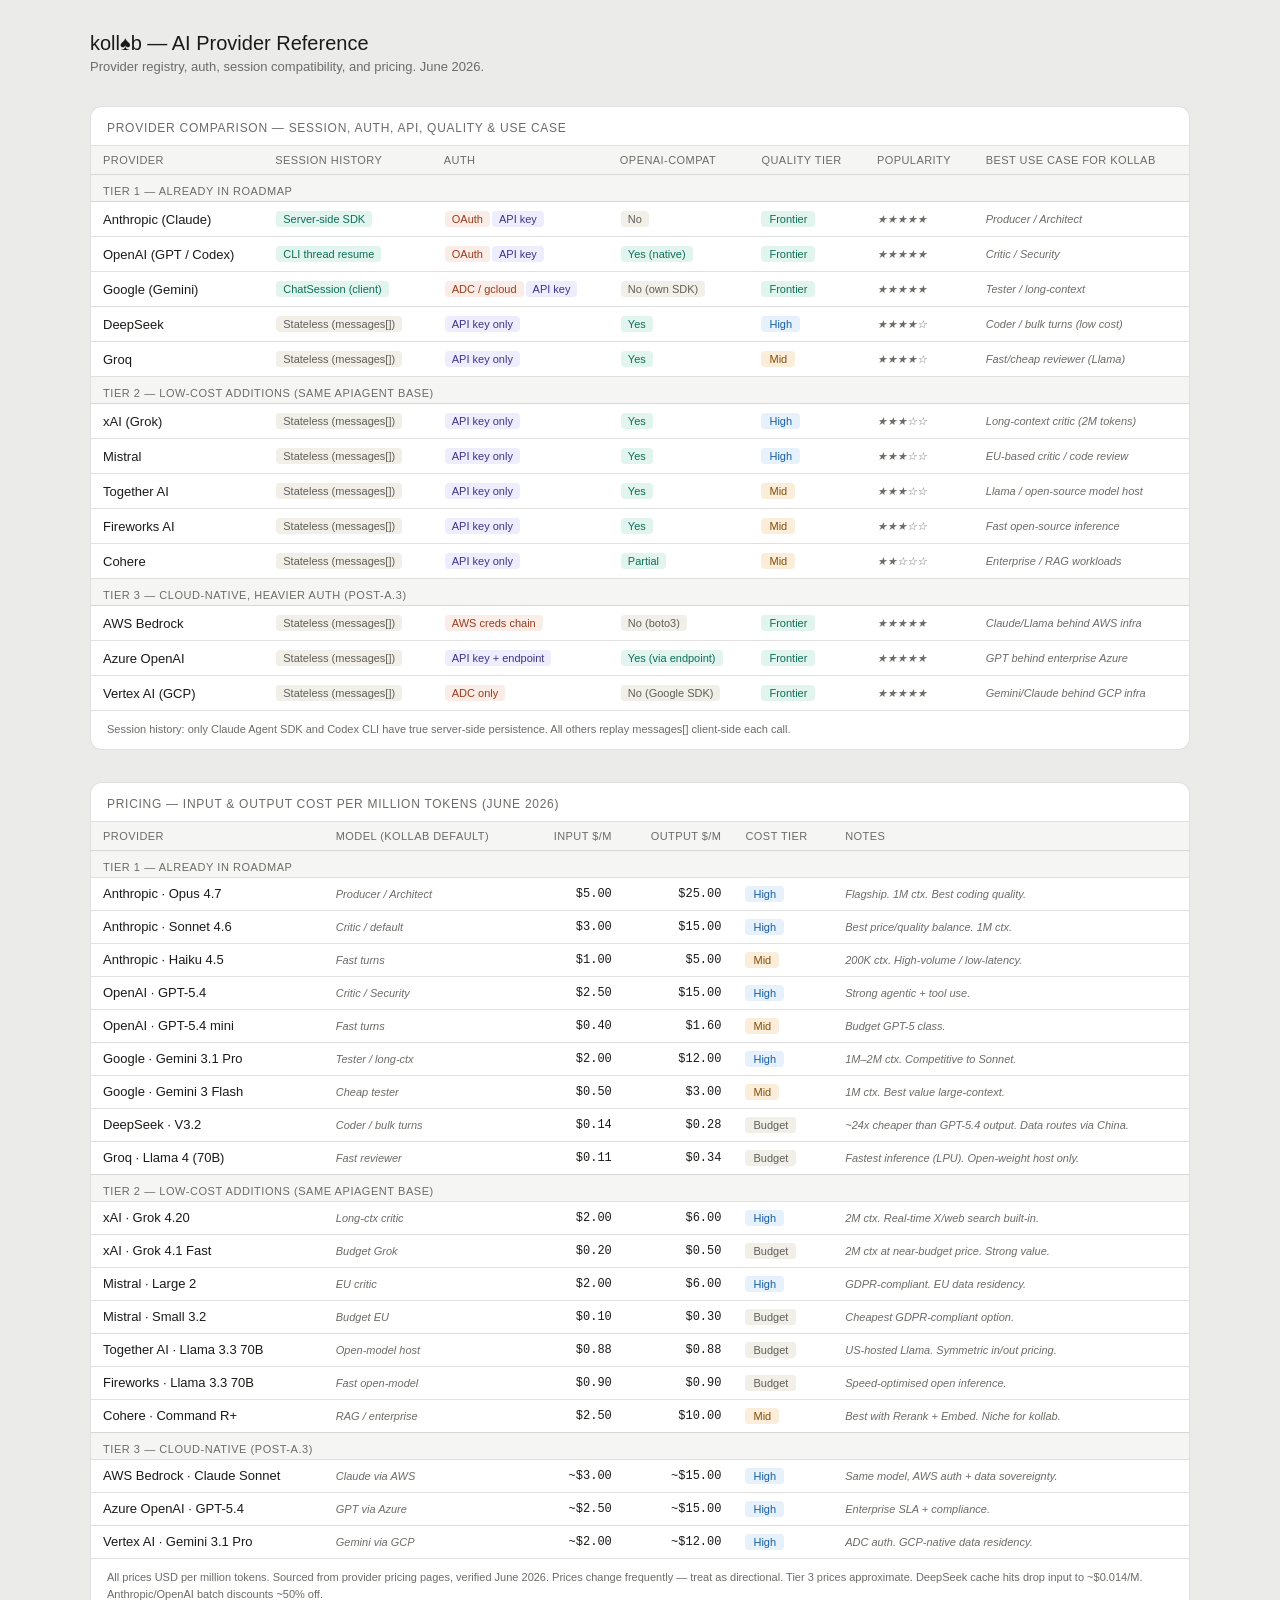
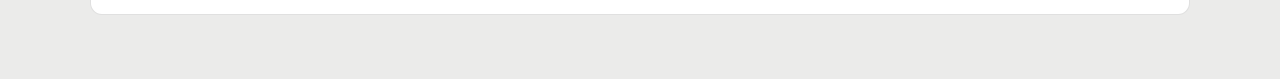
==== docs/kollab-provider-comparison.html @ ba7442b6 "docs:uploaded provider comparison file" ====
<!DOCTYPE html>
<html lang="en">
<head>
<meta charset="UTF-8">
<meta name="viewport" content="width=device-width, initial-scale=1.0">
<title>kollab — AI Provider Comparison</title>
<style>
  *, *::before, *::after { box-sizing: border-box; margin: 0; padding: 0; }

  :root {
    --bg-primary: #ffffff;
    --bg-secondary: #f5f5f3;
    --bg-tertiary: #ebebea;
    --text-primary: #1a1a18;
    --text-secondary: #6b6b67;
    --border: rgba(0,0,0,0.12);
    --border-strong: rgba(0,0,0,0.22);
    --green-bg: #E1F5EE; --green-text: #0F6E56;
    --blue-bg: #E6F1FB; --blue-text: #185FA5;
    --amber-bg: #FAEEDA; --amber-text: #854F0B;
    --gray-bg: #F1EFE8; --gray-text: #5F5E5A;
    --purple-bg: #EEEDFE; --purple-text: #3C3489;
    --coral-bg: #FAECE7; --coral-text: #993C1D;
  }

  @media (prefers-color-scheme: dark) {
    :root {
      --bg-primary: #1e1e1c;
      --bg-secondary: #2a2a28;
      --bg-tertiary: #333330;
      --text-primary: #e8e8e4;
      --text-secondary: #9a9a94;
      --border: rgba(255,255,255,0.1);
      --border-strong: rgba(255,255,255,0.2);
      --green-bg: #085041; --green-text: #9FE1CB;
      --blue-bg: #0C447C; --blue-text: #B5D4F4;
      --amber-bg: #633806; --amber-text: #FAC775;
      --gray-bg: #444441; --gray-text: #D3D1C7;
      --purple-bg: #3C3489; --purple-text: #CECBF6;
      --coral-bg: #712B13; --coral-text: #F5C4B3;
    }
  }

  body {
    font-family: -apple-system, BlinkMacSystemFont, "Segoe UI", sans-serif;
    background: var(--bg-tertiary);
    color: var(--text-primary);
    padding: 2rem 1rem;
    min-height: 100vh;
  }

  .page {
    max-width: 1100px;
    margin: 0 auto;
  }

  header {
    margin-bottom: 2rem;
  }

  header h1 {
    font-size: 20px;
    font-weight: 500;
    color: var(--text-primary);
    margin-bottom: 4px;
  }

  header p {
    font-size: 13px;
    color: var(--text-secondary);
  }

  .card {
    background: var(--bg-primary);
    border: 0.5px solid var(--border);
    border-radius: 12px;
    overflow: hidden;
    margin-bottom: 2rem;
  }

  .card-title {
    font-size: 12px;
    font-weight: 500;
    color: var(--text-secondary);
    text-transform: uppercase;
    letter-spacing: 0.06em;
    padding: 14px 16px 10px;
    border-bottom: 0.5px solid var(--border);
  }

  .tbl-wrap { overflow-x: auto; }

  table {
    width: 100%;
    border-collapse: collapse;
    font-size: 13px;
  }

  th {
    font-size: 11px;
    font-weight: 500;
    color: var(--text-secondary);
    text-transform: uppercase;
    letter-spacing: 0.04em;
    padding: 8px 12px;
    border-bottom: 0.5px solid var(--border);
    text-align: left;
    white-space: nowrap;
    background: var(--bg-secondary);
  }

  td {
    padding: 8px 12px;
    border-bottom: 0.5px solid var(--border);
    color: var(--text-primary);
    vertical-align: middle;
  }

  tr:last-child td { border-bottom: none; }
  tr:hover td { background: var(--bg-secondary); }

  td.num {
    text-align: right;
    font-family: "SF Mono", "Fira Code", monospace;
    font-size: 12px;
  }

  .sect td {
    font-size: 11px;
    font-weight: 500;
    color: var(--text-secondary);
    padding: 10px 12px 4px;
    letter-spacing: 0.05em;
    text-transform: uppercase;
    background: var(--bg-secondary);
    border-bottom: 0.5px solid var(--border);
  }

  .pill {
    display: inline-block;
    font-size: 11px;
    padding: 2px 7px;
    border-radius: 4px;
    margin: 1px;
    white-space: nowrap;
    font-weight: 500;
  }

  .tier {
    display: inline-block;
    font-size: 11px;
    font-weight: 500;
    padding: 2px 8px;
    border-radius: 4px;
    white-space: nowrap;
  }

  .p-yes    { background: var(--green-bg);  color: var(--green-text); }
  .p-no     { background: var(--gray-bg);   color: var(--gray-text); }
  .p-key    { background: var(--purple-bg); color: var(--purple-text); }
  .p-oath   { background: var(--coral-bg);  color: var(--coral-text); }

  .t-frontier { background: var(--green-bg);  color: var(--green-text); }
  .t-high     { background: var(--blue-bg);   color: var(--blue-text); }
  .t-mid      { background: var(--amber-bg);  color: var(--amber-text); }
  .t-budget   { background: var(--gray-bg);   color: var(--gray-text); }

  .note {
    font-size: 11px;
    color: var(--text-secondary);
    padding: 10px 16px;
    border-top: 0.5px solid var(--border);
    line-height: 1.6;
  }

  .flag { font-size: 11px; color: var(--text-secondary); font-style: italic; }
  .fw   { font-weight: 500; }
</style>
</head>
<body>
<div class="page">

  <header>
    <h1>koll♠b — AI Provider Reference</h1>
    <p>Provider registry, auth, session compatibility, and pricing. June 2026.</p>
  </header>

  <!-- TABLE 1: Provider Comparison -->
  <div class="card">
    <div class="card-title">Provider comparison — session, auth, API, quality &amp; use case</div>
    <div class="tbl-wrap">
    <table>
      <thead>
        <tr>
          <th>Provider</th>
          <th>Session history</th>
          <th>Auth</th>
          <th>OpenAI-compat</th>
          <th>Quality tier</th>
          <th>Popularity</th>
          <th>Best use case for kollab</th>
        </tr>
      </thead>
      <tbody>
        <tr class="sect"><td colspan="7">Tier 1 — Already in roadmap</td></tr>
        <tr>
          <td class="fw">Anthropic (Claude)</td>
          <td><span class="pill p-yes">Server-side SDK</span></td>
          <td><span class="pill p-oath">OAuth</span><span class="pill p-key">API key</span></td>
          <td><span class="pill p-no">No</span></td>
          <td><span class="tier t-frontier">Frontier</span></td>
          <td class="flag">★★★★★</td>
          <td class="flag">Producer / Architect</td>
        </tr>
        <tr>
          <td class="fw">OpenAI (GPT / Codex)</td>
          <td><span class="pill p-yes">CLI thread resume</span></td>
          <td><span class="pill p-oath">OAuth</span><span class="pill p-key">API key</span></td>
          <td><span class="pill p-yes">Yes (native)</span></td>
          <td><span class="tier t-frontier">Frontier</span></td>
          <td class="flag">★★★★★</td>
          <td class="flag">Critic / Security</td>
        </tr>
        <tr>
          <td class="fw">Google (Gemini)</td>
          <td><span class="pill p-yes">ChatSession (client)</span></td>
          <td><span class="pill p-oath">ADC / gcloud</span><span class="pill p-key">API key</span></td>
          <td><span class="pill p-no">No (own SDK)</span></td>
          <td><span class="tier t-frontier">Frontier</span></td>
          <td class="flag">★★★★★</td>
          <td class="flag">Tester / long-context</td>
        </tr>
        <tr>
          <td class="fw">DeepSeek</td>
          <td><span class="pill p-no">Stateless (messages[])</span></td>
          <td><span class="pill p-key">API key only</span></td>
          <td><span class="pill p-yes">Yes</span></td>
          <td><span class="tier t-high">High</span></td>
          <td class="flag">★★★★☆</td>
          <td class="flag">Coder / bulk turns (low cost)</td>
        </tr>
        <tr>
          <td class="fw">Groq</td>
          <td><span class="pill p-no">Stateless (messages[])</span></td>
          <td><span class="pill p-key">API key only</span></td>
          <td><span class="pill p-yes">Yes</span></td>
          <td><span class="tier t-mid">Mid</span></td>
          <td class="flag">★★★★☆</td>
          <td class="flag">Fast/cheap reviewer (Llama)</td>
        </tr>

        <tr class="sect"><td colspan="7">Tier 2 — Low-cost additions (same ApiAgent base)</td></tr>
        <tr>
          <td class="fw">xAI (Grok)</td>
          <td><span class="pill p-no">Stateless (messages[])</span></td>
          <td><span class="pill p-key">API key only</span></td>
          <td><span class="pill p-yes">Yes</span></td>
          <td><span class="tier t-high">High</span></td>
          <td class="flag">★★★☆☆</td>
          <td class="flag">Long-context critic (2M tokens)</td>
        </tr>
        <tr>
          <td class="fw">Mistral</td>
          <td><span class="pill p-no">Stateless (messages[])</span></td>
          <td><span class="pill p-key">API key only</span></td>
          <td><span class="pill p-yes">Yes</span></td>
          <td><span class="tier t-high">High</span></td>
          <td class="flag">★★★☆☆</td>
          <td class="flag">EU-based critic / code review</td>
        </tr>
        <tr>
          <td class="fw">Together AI</td>
          <td><span class="pill p-no">Stateless (messages[])</span></td>
          <td><span class="pill p-key">API key only</span></td>
          <td><span class="pill p-yes">Yes</span></td>
          <td><span class="tier t-mid">Mid</span></td>
          <td class="flag">★★★☆☆</td>
          <td class="flag">Llama / open-source model host</td>
        </tr>
        <tr>
          <td class="fw">Fireworks AI</td>
          <td><span class="pill p-no">Stateless (messages[])</span></td>
          <td><span class="pill p-key">API key only</span></td>
          <td><span class="pill p-yes">Yes</span></td>
          <td><span class="tier t-mid">Mid</span></td>
          <td class="flag">★★★☆☆</td>
          <td class="flag">Fast open-source inference</td>
        </tr>
        <tr>
          <td class="fw">Cohere</td>
          <td><span class="pill p-no">Stateless (messages[])</span></td>
          <td><span class="pill p-key">API key only</span></td>
          <td><span class="pill p-yes">Partial</span></td>
          <td><span class="tier t-mid">Mid</span></td>
          <td class="flag">★★☆☆☆</td>
          <td class="flag">Enterprise / RAG workloads</td>
        </tr>

        <tr class="sect"><td colspan="7">Tier 3 — Cloud-native, heavier auth (post-A.3)</td></tr>
        <tr>
          <td class="fw">AWS Bedrock</td>
          <td><span class="pill p-no">Stateless (messages[])</span></td>
          <td><span class="pill p-oath">AWS creds chain</span></td>
          <td><span class="pill p-no">No (boto3)</span></td>
          <td><span class="tier t-frontier">Frontier</span></td>
          <td class="flag">★★★★★</td>
          <td class="flag">Claude/Llama behind AWS infra</td>
        </tr>
        <tr>
          <td class="fw">Azure OpenAI</td>
          <td><span class="pill p-no">Stateless (messages[])</span></td>
          <td><span class="pill p-key">API key + endpoint</span></td>
          <td><span class="pill p-yes">Yes (via endpoint)</span></td>
          <td><span class="tier t-frontier">Frontier</span></td>
          <td class="flag">★★★★★</td>
          <td class="flag">GPT behind enterprise Azure</td>
        </tr>
        <tr>
          <td class="fw">Vertex AI (GCP)</td>
          <td><span class="pill p-no">Stateless (messages[])</span></td>
          <td><span class="pill p-oath">ADC only</span></td>
          <td><span class="pill p-no">No (Google SDK)</span></td>
          <td><span class="tier t-frontier">Frontier</span></td>
          <td class="flag">★★★★★</td>
          <td class="flag">Gemini/Claude behind GCP infra</td>
        </tr>
      </tbody>
    </table>
    </div>
    <div class="note">Session history: only Claude Agent SDK and Codex CLI have true server-side persistence. All others replay messages[] client-side each call.</div>
  </div>

  <!-- TABLE 2: Pricing -->
  <div class="card">
    <div class="card-title">Pricing — input &amp; output cost per million tokens (June 2026)</div>
    <div class="tbl-wrap">
    <table>
      <thead>
        <tr>
          <th>Provider</th>
          <th>Model (kollab default)</th>
          <th style="text-align:right">Input $/M</th>
          <th style="text-align:right">Output $/M</th>
          <th>Cost tier</th>
          <th>Notes</th>
        </tr>
      </thead>
      <tbody>
        <tr class="sect"><td colspan="6">Tier 1 — Already in roadmap</td></tr>
        <tr>
          <td class="fw">Anthropic · Opus 4.7</td>
          <td class="flag">Producer / Architect</td>
          <td class="num">$5.00</td><td class="num">$25.00</td>
          <td><span class="tier t-high">High</span></td>
          <td class="flag">Flagship. 1M ctx. Best coding quality.</td>
        </tr>
        <tr>
          <td class="fw">Anthropic · Sonnet 4.6</td>
          <td class="flag">Critic / default</td>
          <td class="num">$3.00</td><td class="num">$15.00</td>
          <td><span class="tier t-high">High</span></td>
          <td class="flag">Best price/quality balance. 1M ctx.</td>
        </tr>
        <tr>
          <td class="fw">Anthropic · Haiku 4.5</td>
          <td class="flag">Fast turns</td>
          <td class="num">$1.00</td><td class="num">$5.00</td>
          <td><span class="tier t-mid">Mid</span></td>
          <td class="flag">200K ctx. High-volume / low-latency.</td>
        </tr>
        <tr>
          <td class="fw">OpenAI · GPT-5.4</td>
          <td class="flag">Critic / Security</td>
          <td class="num">$2.50</td><td class="num">$15.00</td>
          <td><span class="tier t-high">High</span></td>
          <td class="flag">Strong agentic + tool use.</td>
        </tr>
        <tr>
          <td class="fw">OpenAI · GPT-5.4 mini</td>
          <td class="flag">Fast turns</td>
          <td class="num">$0.40</td><td class="num">$1.60</td>
          <td><span class="tier t-mid">Mid</span></td>
          <td class="flag">Budget GPT-5 class.</td>
        </tr>
        <tr>
          <td class="fw">Google · Gemini 3.1 Pro</td>
          <td class="flag">Tester / long-ctx</td>
          <td class="num">$2.00</td><td class="num">$12.00</td>
          <td><span class="tier t-high">High</span></td>
          <td class="flag">1M–2M ctx. Competitive to Sonnet.</td>
        </tr>
        <tr>
          <td class="fw">Google · Gemini 3 Flash</td>
          <td class="flag">Cheap tester</td>
          <td class="num">$0.50</td><td class="num">$3.00</td>
          <td><span class="tier t-mid">Mid</span></td>
          <td class="flag">1M ctx. Best value large-context.</td>
        </tr>
        <tr>
          <td class="fw">DeepSeek · V3.2</td>
          <td class="flag">Coder / bulk turns</td>
          <td class="num">$0.14</td><td class="num">$0.28</td>
          <td><span class="tier t-budget">Budget</span></td>
          <td class="flag">~24x cheaper than GPT-5.4 output. Data routes via China.</td>
        </tr>
        <tr>
          <td class="fw">Groq · Llama 4 (70B)</td>
          <td class="flag">Fast reviewer</td>
          <td class="num">$0.11</td><td class="num">$0.34</td>
          <td><span class="tier t-budget">Budget</span></td>
          <td class="flag">Fastest inference (LPU). Open-weight host only.</td>
        </tr>

        <tr class="sect"><td colspan="6">Tier 2 — Low-cost additions (same ApiAgent base)</td></tr>
        <tr>
          <td class="fw">xAI · Grok 4.20</td>
          <td class="flag">Long-ctx critic</td>
          <td class="num">$2.00</td><td class="num">$6.00</td>
          <td><span class="tier t-high">High</span></td>
          <td class="flag">2M ctx. Real-time X/web search built-in.</td>
        </tr>
        <tr>
          <td class="fw">xAI · Grok 4.1 Fast</td>
          <td class="flag">Budget Grok</td>
          <td class="num">$0.20</td><td class="num">$0.50</td>
          <td><span class="tier t-budget">Budget</span></td>
          <td class="flag">2M ctx at near-budget price. Strong value.</td>
        </tr>
        <tr>
          <td class="fw">Mistral · Large 2</td>
          <td class="flag">EU critic</td>
          <td class="num">$2.00</td><td class="num">$6.00</td>
          <td><span class="tier t-high">High</span></td>
          <td class="flag">GDPR-compliant. EU data residency.</td>
        </tr>
        <tr>
          <td class="fw">Mistral · Small 3.2</td>
          <td class="flag">Budget EU</td>
          <td class="num">$0.10</td><td class="num">$0.30</td>
          <td><span class="tier t-budget">Budget</span></td>
          <td class="flag">Cheapest GDPR-compliant option.</td>
        </tr>
        <tr>
          <td class="fw">Together AI · Llama 3.3 70B</td>
          <td class="flag">Open-model host</td>
          <td class="num">$0.88</td><td class="num">$0.88</td>
          <td><span class="tier t-budget">Budget</span></td>
          <td class="flag">US-hosted Llama. Symmetric in/out pricing.</td>
        </tr>
        <tr>
          <td class="fw">Fireworks · Llama 3.3 70B</td>
          <td class="flag">Fast open-model</td>
          <td class="num">$0.90</td><td class="num">$0.90</td>
          <td><span class="tier t-budget">Budget</span></td>
          <td class="flag">Speed-optimised open inference.</td>
        </tr>
        <tr>
          <td class="fw">Cohere · Command R+</td>
          <td class="flag">RAG / enterprise</td>
          <td class="num">$2.50</td><td class="num">$10.00</td>
          <td><span class="tier t-mid">Mid</span></td>
          <td class="flag">Best with Rerank + Embed. Niche for kollab.</td>
        </tr>

        <tr class="sect"><td colspan="6">Tier 3 — Cloud-native (post-A.3)</td></tr>
        <tr>
          <td class="fw">AWS Bedrock · Claude Sonnet</td>
          <td class="flag">Claude via AWS</td>
          <td class="num">~$3.00</td><td class="num">~$15.00</td>
          <td><span class="tier t-high">High</span></td>
          <td class="flag">Same model, AWS auth + data sovereignty.</td>
        </tr>
        <tr>
          <td class="fw">Azure OpenAI · GPT-5.4</td>
          <td class="flag">GPT via Azure</td>
          <td class="num">~$2.50</td><td class="num">~$15.00</td>
          <td><span class="tier t-high">High</span></td>
          <td class="flag">Enterprise SLA + compliance.</td>
        </tr>
        <tr>
          <td class="fw">Vertex AI · Gemini 3.1 Pro</td>
          <td class="flag">Gemini via GCP</td>
          <td class="num">~$2.00</td><td class="num">~$12.00</td>
          <td><span class="tier t-high">High</span></td>
          <td class="flag">ADC auth. GCP-native data residency.</td>
        </tr>
      </tbody>
    </table>
    </div>
    <div class="note">All prices USD per million tokens. Sourced from provider pricing pages, verified June 2026. Prices change frequently — treat as directional. Tier 3 prices approximate. DeepSeek cache hits drop input to ~$0.014/M. Anthropic/OpenAI batch discounts ~50% off.</div>
  </div>

</div>
</body>
</html>
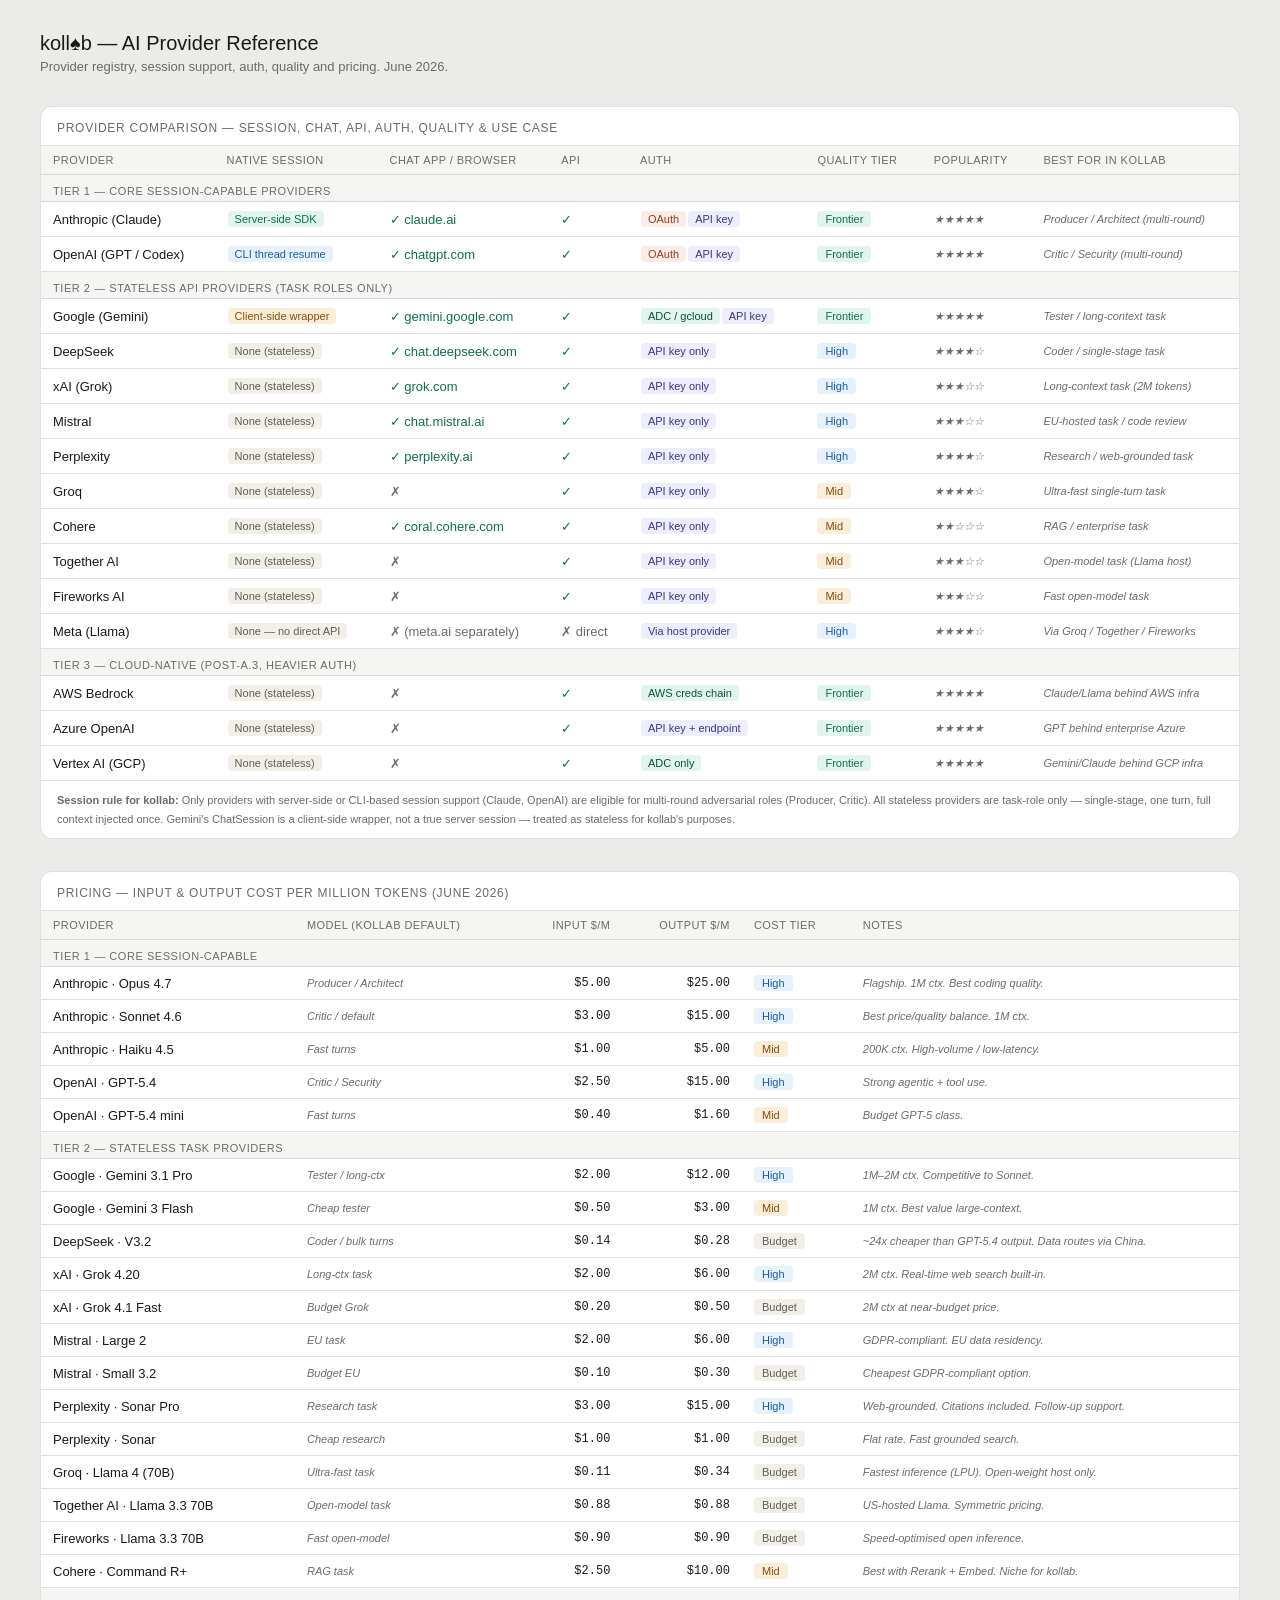
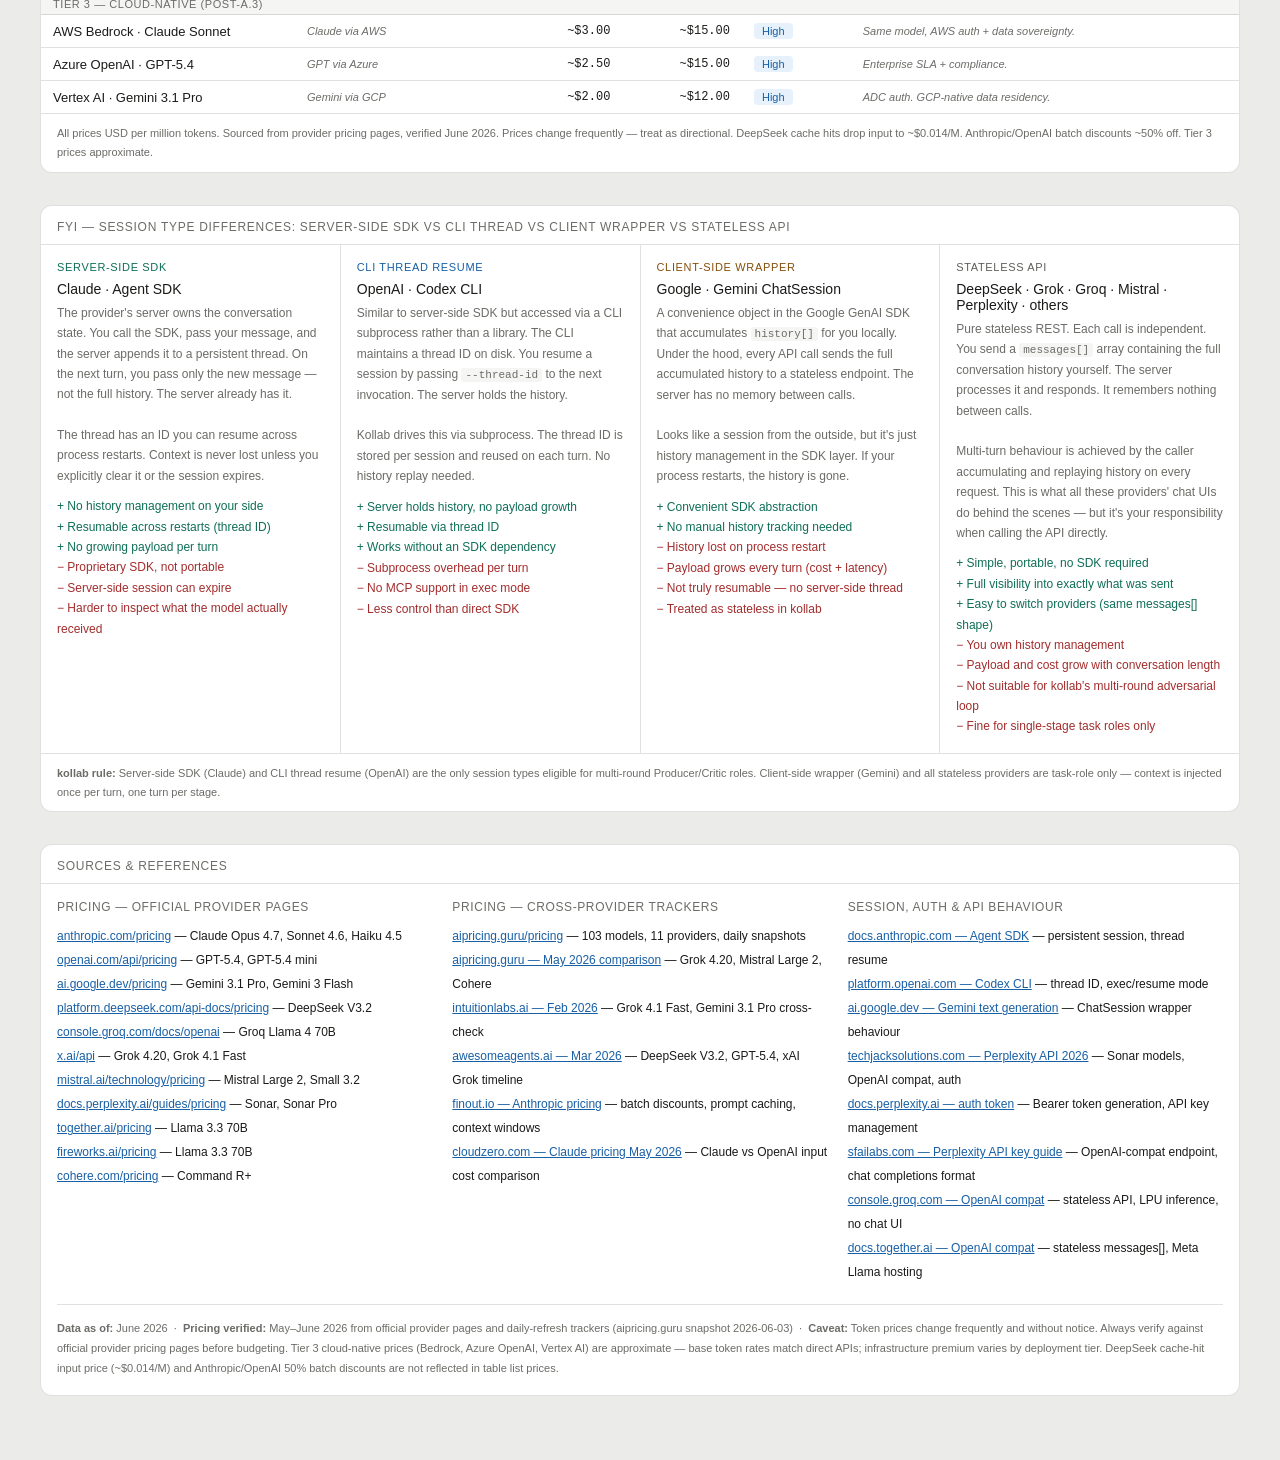
==== commit ed29f3fe: "docs:added provider comparison/guideline html page" ====
--- a/docs/kollab-provider-comparison.html
+++ b/docs/kollab-provider-comparison.html
@@ -3,7 +3,7 @@
 <head>
 <meta charset="UTF-8">
 <meta name="viewport" content="width=device-width, initial-scale=1.0">
-<title>kollab — AI Provider Comparison</title>
+<title>kollab — AI Provider Reference</title>
 <style>
   *, *::before, *::after { box-sizing: border-box; margin: 0; padding: 0; }
 
@@ -14,13 +14,14 @@
     --text-primary: #1a1a18;
     --text-secondary: #6b6b67;
     --border: rgba(0,0,0,0.12);
-    --border-strong: rgba(0,0,0,0.22);
     --green-bg: #E1F5EE; --green-text: #0F6E56;
     --blue-bg: #E6F1FB; --blue-text: #185FA5;
     --amber-bg: #FAEEDA; --amber-text: #854F0B;
     --gray-bg: #F1EFE8; --gray-text: #5F5E5A;
     --purple-bg: #EEEDFE; --purple-text: #3C3489;
     --coral-bg: #FAECE7; --coral-text: #993C1D;
+    --red-bg: #FCEBEB; --red-text: #A32D2D;
+    --teal-bg: #E1F5EE; --teal-text: #085041;
   }
 
   @media (prefers-color-scheme: dark) {
@@ -31,13 +32,14 @@
       --text-primary: #e8e8e4;
       --text-secondary: #9a9a94;
       --border: rgba(255,255,255,0.1);
-      --border-strong: rgba(255,255,255,0.2);
       --green-bg: #085041; --green-text: #9FE1CB;
       --blue-bg: #0C447C; --blue-text: #B5D4F4;
       --amber-bg: #633806; --amber-text: #FAC775;
       --gray-bg: #444441; --gray-text: #D3D1C7;
       --purple-bg: #3C3489; --purple-text: #CECBF6;
       --coral-bg: #712B13; --coral-text: #F5C4B3;
+      --red-bg: #791F1F; --red-text: #F7C1C1;
+      --teal-bg: #04342C; --teal-text: #5DCAA5;
     }
   }
 
@@ -49,26 +51,13 @@
     min-height: 100vh;
   }
 
-  .page {
-    max-width: 1100px;
-    margin: 0 auto;
-  }
-
-  header {
-    margin-bottom: 2rem;
-  }
-
-  header h1 {
-    font-size: 20px;
-    font-weight: 500;
-    color: var(--text-primary);
-    margin-bottom: 4px;
-  }
-
-  header p {
-    font-size: 13px;
-    color: var(--text-secondary);
-  }
+  .page { max-width: 1200px; margin: 0 auto; }
+
+  header { margin-bottom: 2rem; }
+  header h1 { font-size: 20px; font-weight: 500; margin-bottom: 4px; }
+  header p { font-size: 13px; color: var(--text-secondary); }
+
+  h2 { font-size: 14px; font-weight: 500; margin-bottom: 1rem; color: var(--text-primary); }
 
   .card {
     background: var(--bg-primary);
@@ -90,11 +79,7 @@
 
   .tbl-wrap { overflow-x: auto; }
 
-  table {
-    width: 100%;
-    border-collapse: collapse;
-    font-size: 13px;
-  }
+  table { width: 100%; border-collapse: collapse; font-size: 13px; }
 
   th {
     font-size: 11px;
@@ -118,12 +103,7 @@
 
   tr:last-child td { border-bottom: none; }
   tr:hover td { background: var(--bg-secondary); }
-
-  td.num {
-    text-align: right;
-    font-family: "SF Mono", "Fira Code", monospace;
-    font-size: 12px;
-  }
+  td.num { text-align: right; font-family: "SF Mono", "Fira Code", monospace; font-size: 12px; }
 
   .sect td {
     font-size: 11px;
@@ -155,26 +135,75 @@
     white-space: nowrap;
   }
 
-  .p-yes    { background: var(--green-bg);  color: var(--green-text); }
-  .p-no     { background: var(--gray-bg);   color: var(--gray-text); }
-  .p-key    { background: var(--purple-bg); color: var(--purple-text); }
-  .p-oath   { background: var(--coral-bg);  color: var(--coral-text); }
+  .p-server  { background: var(--green-bg);  color: var(--green-text); }
+  .p-cli     { background: var(--blue-bg);   color: var(--blue-text); }
+  .p-client  { background: var(--amber-bg);  color: var(--amber-text); }
+  .p-none    { background: var(--gray-bg);   color: var(--gray-text); }
+  .p-oauth   { background: var(--coral-bg);  color: var(--coral-text); }
+  .p-key     { background: var(--purple-bg); color: var(--purple-text); }
+  .p-adc     { background: var(--teal-bg);   color: var(--teal-text); }
 
   .t-frontier { background: var(--green-bg);  color: var(--green-text); }
   .t-high     { background: var(--blue-bg);   color: var(--blue-text); }
   .t-mid      { background: var(--amber-bg);  color: var(--amber-text); }
   .t-budget   { background: var(--gray-bg);   color: var(--gray-text); }
+
+  .yes  { color: var(--green-text); font-weight: 500; }
+  .no   { color: var(--text-secondary); }
+  .flag { font-size: 11px; color: var(--text-secondary); font-style: italic; }
+  .fw   { font-weight: 500; }
 
   .note {
     font-size: 11px;
     color: var(--text-secondary);
     padding: 10px 16px;
     border-top: 0.5px solid var(--border);
-    line-height: 1.6;
-  }
-
-  .flag { font-size: 11px; color: var(--text-secondary); font-style: italic; }
-  .fw   { font-weight: 500; }
+    line-height: 1.7;
+  }
+
+  /* FYI section */
+  .fyi-grid {
+    display: grid;
+    grid-template-columns: repeat(auto-fit, minmax(260px, 1fr));
+    gap: 1px;
+    background: var(--border);
+  }
+
+  .fyi-cell {
+    background: var(--bg-primary);
+    padding: 16px;
+  }
+
+  .fyi-label {
+    font-size: 11px;
+    font-weight: 500;
+    text-transform: uppercase;
+    letter-spacing: 0.06em;
+    margin-bottom: 8px;
+  }
+
+  .fyi-title {
+    font-size: 14px;
+    font-weight: 500;
+    margin-bottom: 6px;
+  }
+
+  .fyi-body {
+    font-size: 12px;
+    color: var(--text-secondary);
+    line-height: 1.7;
+  }
+
+  .fyi-pros-cons {
+    margin-top: 10px;
+    font-size: 12px;
+    line-height: 1.7;
+  }
+
+  .pro { color: var(--green-text); }
+  .con { color: var(--red-text); }
+
+  .badge-row { margin-bottom: 6px; }
 </style>
 </head>
 <body>
@@ -182,144 +211,178 @@
 
   <header>
     <h1>koll♠b — AI Provider Reference</h1>
-    <p>Provider registry, auth, session compatibility, and pricing. June 2026.</p>
+    <p>Provider registry, session support, auth, quality and pricing. June 2026.</p>
   </header>
 
-  <!-- TABLE 1: Provider Comparison -->
+  <!-- TABLE 1 -->
   <div class="card">
-    <div class="card-title">Provider comparison — session, auth, API, quality &amp; use case</div>
+    <div class="card-title">Provider comparison — session, chat, API, auth, quality &amp; use case</div>
     <div class="tbl-wrap">
     <table>
       <thead>
         <tr>
           <th>Provider</th>
-          <th>Session history</th>
+          <th>Native session</th>
+          <th>Chat app / browser</th>
+          <th>API</th>
           <th>Auth</th>
-          <th>OpenAI-compat</th>
           <th>Quality tier</th>
           <th>Popularity</th>
-          <th>Best use case for kollab</th>
+          <th>Best for in kollab</th>
         </tr>
       </thead>
       <tbody>
-        <tr class="sect"><td colspan="7">Tier 1 — Already in roadmap</td></tr>
+        <tr class="sect"><td colspan="8">Tier 1 — Core session-capable providers</td></tr>
         <tr>
           <td class="fw">Anthropic (Claude)</td>
-          <td><span class="pill p-yes">Server-side SDK</span></td>
-          <td><span class="pill p-oath">OAuth</span><span class="pill p-key">API key</span></td>
-          <td><span class="pill p-no">No</span></td>
+          <td><span class="pill p-server">Server-side SDK</span></td>
+          <td class="yes">✓ claude.ai</td>
+          <td class="yes">✓</td>
+          <td><span class="pill p-oauth">OAuth</span><span class="pill p-key">API key</span></td>
           <td><span class="tier t-frontier">Frontier</span></td>
           <td class="flag">★★★★★</td>
-          <td class="flag">Producer / Architect</td>
+          <td class="flag">Producer / Architect (multi-round)</td>
         </tr>
         <tr>
           <td class="fw">OpenAI (GPT / Codex)</td>
-          <td><span class="pill p-yes">CLI thread resume</span></td>
-          <td><span class="pill p-oath">OAuth</span><span class="pill p-key">API key</span></td>
-          <td><span class="pill p-yes">Yes (native)</span></td>
+          <td><span class="pill p-cli">CLI thread resume</span></td>
+          <td class="yes">✓ chatgpt.com</td>
+          <td class="yes">✓</td>
+          <td><span class="pill p-oauth">OAuth</span><span class="pill p-key">API key</span></td>
           <td><span class="tier t-frontier">Frontier</span></td>
           <td class="flag">★★★★★</td>
-          <td class="flag">Critic / Security</td>
-        </tr>
+          <td class="flag">Critic / Security (multi-round)</td>
+        </tr>
+
+        <tr class="sect"><td colspan="8">Tier 2 — Stateless API providers (task roles only)</td></tr>
         <tr>
           <td class="fw">Google (Gemini)</td>
-          <td><span class="pill p-yes">ChatSession (client)</span></td>
-          <td><span class="pill p-oath">ADC / gcloud</span><span class="pill p-key">API key</span></td>
-          <td><span class="pill p-no">No (own SDK)</span></td>
+          <td><span class="pill p-client">Client-side wrapper</span></td>
+          <td class="yes">✓ gemini.google.com</td>
+          <td class="yes">✓</td>
+          <td><span class="pill p-adc">ADC / gcloud</span><span class="pill p-key">API key</span></td>
           <td><span class="tier t-frontier">Frontier</span></td>
           <td class="flag">★★★★★</td>
-          <td class="flag">Tester / long-context</td>
+          <td class="flag">Tester / long-context task</td>
         </tr>
         <tr>
           <td class="fw">DeepSeek</td>
-          <td><span class="pill p-no">Stateless (messages[])</span></td>
+          <td><span class="pill p-none">None (stateless)</span></td>
+          <td class="yes">✓ chat.deepseek.com</td>
+          <td class="yes">✓</td>
           <td><span class="pill p-key">API key only</span></td>
-          <td><span class="pill p-yes">Yes</span></td>
           <td><span class="tier t-high">High</span></td>
           <td class="flag">★★★★☆</td>
-          <td class="flag">Coder / bulk turns (low cost)</td>
+          <td class="flag">Coder / single-stage task</td>
+        </tr>
+        <tr>
+          <td class="fw">xAI (Grok)</td>
+          <td><span class="pill p-none">None (stateless)</span></td>
+          <td class="yes">✓ grok.com</td>
+          <td class="yes">✓</td>
+          <td><span class="pill p-key">API key only</span></td>
+          <td><span class="tier t-high">High</span></td>
+          <td class="flag">★★★☆☆</td>
+          <td class="flag">Long-context task (2M tokens)</td>
+        </tr>
+        <tr>
+          <td class="fw">Mistral</td>
+          <td><span class="pill p-none">None (stateless)</span></td>
+          <td class="yes">✓ chat.mistral.ai</td>
+          <td class="yes">✓</td>
+          <td><span class="pill p-key">API key only</span></td>
+          <td><span class="tier t-high">High</span></td>
+          <td class="flag">★★★☆☆</td>
+          <td class="flag">EU-hosted task / code review</td>
+        </tr>
+        <tr>
+          <td class="fw">Perplexity</td>
+          <td><span class="pill p-none">None (stateless)</span></td>
+          <td class="yes">✓ perplexity.ai</td>
+          <td class="yes">✓</td>
+          <td><span class="pill p-key">API key only</span></td>
+          <td><span class="tier t-high">High</span></td>
+          <td class="flag">★★★★☆</td>
+          <td class="flag">Research / web-grounded task</td>
         </tr>
         <tr>
           <td class="fw">Groq</td>
-          <td><span class="pill p-no">Stateless (messages[])</span></td>
+          <td><span class="pill p-none">None (stateless)</span></td>
+          <td class="no">✗</td>
+          <td class="yes">✓</td>
           <td><span class="pill p-key">API key only</span></td>
-          <td><span class="pill p-yes">Yes</span></td>
           <td><span class="tier t-mid">Mid</span></td>
           <td class="flag">★★★★☆</td>
-          <td class="flag">Fast/cheap reviewer (Llama)</td>
-        </tr>
-
-        <tr class="sect"><td colspan="7">Tier 2 — Low-cost additions (same ApiAgent base)</td></tr>
-        <tr>
-          <td class="fw">xAI (Grok)</td>
-          <td><span class="pill p-no">Stateless (messages[])</span></td>
+          <td class="flag">Ultra-fast single-turn task</td>
+        </tr>
+        <tr>
+          <td class="fw">Cohere</td>
+          <td><span class="pill p-none">None (stateless)</span></td>
+          <td class="yes">✓ coral.cohere.com</td>
+          <td class="yes">✓</td>
           <td><span class="pill p-key">API key only</span></td>
-          <td><span class="pill p-yes">Yes</span></td>
-          <td><span class="tier t-high">High</span></td>
-          <td class="flag">★★★☆☆</td>
-          <td class="flag">Long-context critic (2M tokens)</td>
-        </tr>
-        <tr>
-          <td class="fw">Mistral</td>
-          <td><span class="pill p-no">Stateless (messages[])</span></td>
+          <td><span class="tier t-mid">Mid</span></td>
+          <td class="flag">★★☆☆☆</td>
+          <td class="flag">RAG / enterprise task</td>
+        </tr>
+        <tr>
+          <td class="fw">Together AI</td>
+          <td><span class="pill p-none">None (stateless)</span></td>
+          <td class="no">✗</td>
+          <td class="yes">✓</td>
           <td><span class="pill p-key">API key only</span></td>
-          <td><span class="pill p-yes">Yes</span></td>
-          <td><span class="tier t-high">High</span></td>
-          <td class="flag">★★★☆☆</td>
-          <td class="flag">EU-based critic / code review</td>
-        </tr>
-        <tr>
-          <td class="fw">Together AI</td>
-          <td><span class="pill p-no">Stateless (messages[])</span></td>
-          <td><span class="pill p-key">API key only</span></td>
-          <td><span class="pill p-yes">Yes</span></td>
           <td><span class="tier t-mid">Mid</span></td>
           <td class="flag">★★★☆☆</td>
-          <td class="flag">Llama / open-source model host</td>
+          <td class="flag">Open-model task (Llama host)</td>
         </tr>
         <tr>
           <td class="fw">Fireworks AI</td>
-          <td><span class="pill p-no">Stateless (messages[])</span></td>
+          <td><span class="pill p-none">None (stateless)</span></td>
+          <td class="no">✗</td>
+          <td class="yes">✓</td>
           <td><span class="pill p-key">API key only</span></td>
-          <td><span class="pill p-yes">Yes</span></td>
           <td><span class="tier t-mid">Mid</span></td>
           <td class="flag">★★★☆☆</td>
-          <td class="flag">Fast open-source inference</td>
-        </tr>
-        <tr>
-          <td class="fw">Cohere</td>
-          <td><span class="pill p-no">Stateless (messages[])</span></td>
-          <td><span class="pill p-key">API key only</span></td>
-          <td><span class="pill p-yes">Partial</span></td>
-          <td><span class="tier t-mid">Mid</span></td>
-          <td class="flag">★★☆☆☆</td>
-          <td class="flag">Enterprise / RAG workloads</td>
-        </tr>
-
-        <tr class="sect"><td colspan="7">Tier 3 — Cloud-native, heavier auth (post-A.3)</td></tr>
+          <td class="flag">Fast open-model task</td>
+        </tr>
+        <tr>
+          <td class="fw">Meta (Llama)</td>
+          <td><span class="pill p-none">None — no direct API</span></td>
+          <td class="no">✗ (meta.ai separately)</td>
+          <td class="no">✗ direct</td>
+          <td><span class="pill p-key">Via host provider</span></td>
+          <td><span class="tier t-high">High</span></td>
+          <td class="flag">★★★★☆</td>
+          <td class="flag">Via Groq / Together / Fireworks</td>
+        </tr>
+
+        <tr class="sect"><td colspan="8">Tier 3 — Cloud-native (post-A.3, heavier auth)</td></tr>
         <tr>
           <td class="fw">AWS Bedrock</td>
-          <td><span class="pill p-no">Stateless (messages[])</span></td>
-          <td><span class="pill p-oath">AWS creds chain</span></td>
-          <td><span class="pill p-no">No (boto3)</span></td>
+          <td><span class="pill p-none">None (stateless)</span></td>
+          <td class="no">✗</td>
+          <td class="yes">✓</td>
+          <td><span class="pill p-adc">AWS creds chain</span></td>
           <td><span class="tier t-frontier">Frontier</span></td>
           <td class="flag">★★★★★</td>
           <td class="flag">Claude/Llama behind AWS infra</td>
         </tr>
         <tr>
           <td class="fw">Azure OpenAI</td>
-          <td><span class="pill p-no">Stateless (messages[])</span></td>
+          <td><span class="pill p-none">None (stateless)</span></td>
+          <td class="no">✗</td>
+          <td class="yes">✓</td>
           <td><span class="pill p-key">API key + endpoint</span></td>
-          <td><span class="pill p-yes">Yes (via endpoint)</span></td>
           <td><span class="tier t-frontier">Frontier</span></td>
           <td class="flag">★★★★★</td>
           <td class="flag">GPT behind enterprise Azure</td>
         </tr>
         <tr>
           <td class="fw">Vertex AI (GCP)</td>
-          <td><span class="pill p-no">Stateless (messages[])</span></td>
-          <td><span class="pill p-oath">ADC only</span></td>
-          <td><span class="pill p-no">No (Google SDK)</span></td>
+          <td><span class="pill p-none">None (stateless)</span></td>
+          <td class="no">✗</td>
+          <td class="yes">✓</td>
+          <td><span class="pill p-adc">ADC only</span></td>
           <td><span class="tier t-frontier">Frontier</span></td>
           <td class="flag">★★★★★</td>
           <td class="flag">Gemini/Claude behind GCP infra</td>
@@ -327,7 +390,9 @@
       </tbody>
     </table>
     </div>
-    <div class="note">Session history: only Claude Agent SDK and Codex CLI have true server-side persistence. All others replay messages[] client-side each call.</div>
+    <div class="note">
+      <strong>Session rule for kollab:</strong> Only providers with server-side or CLI-based session support (Claude, OpenAI) are eligible for multi-round adversarial roles (Producer, Critic). All stateless providers are task-role only — single-stage, one turn, full context injected once. Gemini's ChatSession is a client-side wrapper, not a true server session — treated as stateless for kollab's purposes.
+    </div>
   </div>
 
   <!-- TABLE 2: Pricing -->
@@ -346,7 +411,7 @@
         </tr>
       </thead>
       <tbody>
-        <tr class="sect"><td colspan="6">Tier 1 — Already in roadmap</td></tr>
+        <tr class="sect"><td colspan="6">Tier 1 — Core session-capable</td></tr>
         <tr>
           <td class="fw">Anthropic · Opus 4.7</td>
           <td class="flag">Producer / Architect</td>
@@ -382,6 +447,8 @@
           <td><span class="tier t-mid">Mid</span></td>
           <td class="flag">Budget GPT-5 class.</td>
         </tr>
+
+        <tr class="sect"><td colspan="6">Tier 2 — Stateless task providers</td></tr>
         <tr>
           <td class="fw">Google · Gemini 3.1 Pro</td>
           <td class="flag">Tester / long-ctx</td>
@@ -404,31 +471,22 @@
           <td class="flag">~24x cheaper than GPT-5.4 output. Data routes via China.</td>
         </tr>
         <tr>
-          <td class="fw">Groq · Llama 4 (70B)</td>
-          <td class="flag">Fast reviewer</td>
-          <td class="num">$0.11</td><td class="num">$0.34</td>
-          <td><span class="tier t-budget">Budget</span></td>
-          <td class="flag">Fastest inference (LPU). Open-weight host only.</td>
-        </tr>
-
-        <tr class="sect"><td colspan="6">Tier 2 — Low-cost additions (same ApiAgent base)</td></tr>
-        <tr>
           <td class="fw">xAI · Grok 4.20</td>
-          <td class="flag">Long-ctx critic</td>
+          <td class="flag">Long-ctx task</td>
           <td class="num">$2.00</td><td class="num">$6.00</td>
           <td><span class="tier t-high">High</span></td>
-          <td class="flag">2M ctx. Real-time X/web search built-in.</td>
+          <td class="flag">2M ctx. Real-time web search built-in.</td>
         </tr>
         <tr>
           <td class="fw">xAI · Grok 4.1 Fast</td>
           <td class="flag">Budget Grok</td>
           <td class="num">$0.20</td><td class="num">$0.50</td>
           <td><span class="tier t-budget">Budget</span></td>
-          <td class="flag">2M ctx at near-budget price. Strong value.</td>
+          <td class="flag">2M ctx at near-budget price.</td>
         </tr>
         <tr>
           <td class="fw">Mistral · Large 2</td>
-          <td class="flag">EU critic</td>
+          <td class="flag">EU task</td>
           <td class="num">$2.00</td><td class="num">$6.00</td>
           <td><span class="tier t-high">High</span></td>
           <td class="flag">GDPR-compliant. EU data residency.</td>
@@ -441,11 +499,32 @@
           <td class="flag">Cheapest GDPR-compliant option.</td>
         </tr>
         <tr>
+          <td class="fw">Perplexity · Sonar Pro</td>
+          <td class="flag">Research task</td>
+          <td class="num">$3.00</td><td class="num">$15.00</td>
+          <td><span class="tier t-high">High</span></td>
+          <td class="flag">Web-grounded. Citations included. Follow-up support.</td>
+        </tr>
+        <tr>
+          <td class="fw">Perplexity · Sonar</td>
+          <td class="flag">Cheap research</td>
+          <td class="num">$1.00</td><td class="num">$1.00</td>
+          <td><span class="tier t-budget">Budget</span></td>
+          <td class="flag">Flat rate. Fast grounded search.</td>
+        </tr>
+        <tr>
+          <td class="fw">Groq · Llama 4 (70B)</td>
+          <td class="flag">Ultra-fast task</td>
+          <td class="num">$0.11</td><td class="num">$0.34</td>
+          <td><span class="tier t-budget">Budget</span></td>
+          <td class="flag">Fastest inference (LPU). Open-weight host only.</td>
+        </tr>
+        <tr>
           <td class="fw">Together AI · Llama 3.3 70B</td>
-          <td class="flag">Open-model host</td>
+          <td class="flag">Open-model task</td>
           <td class="num">$0.88</td><td class="num">$0.88</td>
           <td><span class="tier t-budget">Budget</span></td>
-          <td class="flag">US-hosted Llama. Symmetric in/out pricing.</td>
+          <td class="flag">US-hosted Llama. Symmetric pricing.</td>
         </tr>
         <tr>
           <td class="fw">Fireworks · Llama 3.3 70B</td>
@@ -456,7 +535,7 @@
         </tr>
         <tr>
           <td class="fw">Cohere · Command R+</td>
-          <td class="flag">RAG / enterprise</td>
+          <td class="flag">RAG task</td>
           <td class="num">$2.50</td><td class="num">$10.00</td>
           <td><span class="tier t-mid">Mid</span></td>
           <td class="flag">Best with Rerank + Embed. Niche for kollab.</td>
@@ -487,7 +566,152 @@
       </tbody>
     </table>
     </div>
-    <div class="note">All prices USD per million tokens. Sourced from provider pricing pages, verified June 2026. Prices change frequently — treat as directional. Tier 3 prices approximate. DeepSeek cache hits drop input to ~$0.014/M. Anthropic/OpenAI batch discounts ~50% off.</div>
+    <div class="note">All prices USD per million tokens. Sourced from provider pricing pages, verified June 2026. Prices change frequently — treat as directional. DeepSeek cache hits drop input to ~$0.014/M. Anthropic/OpenAI batch discounts ~50% off. Tier 3 prices approximate.</div>
+  </div>
+
+  <!-- FYI: Session types explained -->
+  <div class="card">
+    <div class="card-title">FYI — Session type differences: server-side SDK vs CLI thread vs client wrapper vs stateless API</div>
+    <div class="fyi-grid">
+
+      <div class="fyi-cell">
+        <div class="fyi-label" style="color: var(--green-text);">Server-side SDK</div>
+        <div class="fyi-title">Claude · Agent SDK</div>
+        <div class="fyi-body">
+          The provider's server owns the conversation state. You call the SDK, pass your message, and the server appends it to a persistent thread. On the next turn, you pass only the new message — not the full history. The server already has it.
+          <br><br>
+          The thread has an ID you can resume across process restarts. Context is never lost unless you explicitly clear it or the session expires.
+        </div>
+        <div class="fyi-pros-cons">
+          <div class="pro">+ No history management on your side</div>
+          <div class="pro">+ Resumable across restarts (thread ID)</div>
+          <div class="pro">+ No growing payload per turn</div>
+          <div class="con">− Proprietary SDK, not portable</div>
+          <div class="con">− Server-side session can expire</div>
+          <div class="con">− Harder to inspect what the model actually received</div>
+        </div>
+      </div>
+
+      <div class="fyi-cell">
+        <div class="fyi-label" style="color: var(--blue-text);">CLI thread resume</div>
+        <div class="fyi-title">OpenAI · Codex CLI</div>
+        <div class="fyi-body">
+          Similar to server-side SDK but accessed via a CLI subprocess rather than a library. The CLI maintains a thread ID on disk. You resume a session by passing <code style="font-size:11px; background: var(--bg-secondary); padding: 1px 4px; border-radius: 3px;">--thread-id</code> to the next invocation. The server holds the history.
+          <br><br>
+          Kollab drives this via subprocess. The thread ID is stored per session and reused on each turn. No history replay needed.
+        </div>
+        <div class="fyi-pros-cons">
+          <div class="pro">+ Server holds history, no payload growth</div>
+          <div class="pro">+ Resumable via thread ID</div>
+          <div class="pro">+ Works without an SDK dependency</div>
+          <div class="con">− Subprocess overhead per turn</div>
+          <div class="con">− No MCP support in exec mode</div>
+          <div class="con">− Less control than direct SDK</div>
+        </div>
+      </div>
+
+      <div class="fyi-cell">
+        <div class="fyi-label" style="color: var(--amber-text);">Client-side wrapper</div>
+        <div class="fyi-title">Google · Gemini ChatSession</div>
+        <div class="fyi-body">
+          A convenience object in the Google GenAI SDK that accumulates <code style="font-size:11px; background: var(--bg-secondary); padding: 1px 4px; border-radius: 3px;">history[]</code> for you locally. Under the hood, every API call sends the full accumulated history to a stateless endpoint. The server has no memory between calls.
+          <br><br>
+          Looks like a session from the outside, but it's just history management in the SDK layer. If your process restarts, the history is gone.
+        </div>
+        <div class="fyi-pros-cons">
+          <div class="pro">+ Convenient SDK abstraction</div>
+          <div class="pro">+ No manual history tracking needed</div>
+          <div class="con">− History lost on process restart</div>
+          <div class="con">− Payload grows every turn (cost + latency)</div>
+          <div class="con">− Not truly resumable — no server-side thread</div>
+          <div class="con">− Treated as stateless in kollab</div>
+        </div>
+      </div>
+
+      <div class="fyi-cell">
+        <div class="fyi-label" style="color: var(--gray-text);">Stateless API</div>
+        <div class="fyi-title">DeepSeek · Grok · Groq · Mistral · Perplexity · others</div>
+        <div class="fyi-body">
+          Pure stateless REST. Each call is independent. You send a <code style="font-size:11px; background: var(--bg-secondary); padding: 1px 4px; border-radius: 3px;">messages[]</code> array containing the full conversation history yourself. The server processes it and responds. It remembers nothing between calls.
+          <br><br>
+          Multi-turn behaviour is achieved by the caller accumulating and replaying history on every request. This is what all these providers' chat UIs do behind the scenes — but it's your responsibility when calling the API directly.
+        </div>
+        <div class="fyi-pros-cons">
+          <div class="pro">+ Simple, portable, no SDK required</div>
+          <div class="pro">+ Full visibility into exactly what was sent</div>
+          <div class="pro">+ Easy to switch providers (same messages[] shape)</div>
+          <div class="con">− You own history management</div>
+          <div class="con">− Payload and cost grow with conversation length</div>
+          <div class="con">− Not suitable for kollab's multi-round adversarial loop</div>
+          <div class="con">− Fine for single-stage task roles only</div>
+        </div>
+      </div>
+
+    </div>
+    <div class="note">
+      <strong>kollab rule:</strong> Server-side SDK (Claude) and CLI thread resume (OpenAI) are the only session types eligible for multi-round Producer/Critic roles. Client-side wrapper (Gemini) and all stateless providers are task-role only — context is injected once per turn, one turn per stage.
+    </div>
+  </div>
+
+  <!-- Sources -->
+  <div class="card">
+    <div class="card-title">Sources &amp; references</div>
+    <div style="padding: 16px;">
+
+      <div style="display: grid; grid-template-columns: repeat(auto-fit, minmax(280px, 1fr)); gap: 20px;">
+
+        <div>
+          <div style="font-size: 12px; font-weight: 500; color: var(--text-secondary); text-transform: uppercase; letter-spacing: 0.05em; margin-bottom: 10px;">Pricing — official provider pages</div>
+          <ul style="list-style: none; font-size: 12px; line-height: 2;">
+            <li><a href="https://www.anthropic.com/pricing" style="color: var(--blue-text);">anthropic.com/pricing</a> — Claude Opus 4.7, Sonnet 4.6, Haiku 4.5</li>
+            <li><a href="https://openai.com/api/pricing" style="color: var(--blue-text);">openai.com/api/pricing</a> — GPT-5.4, GPT-5.4 mini</li>
+            <li><a href="https://ai.google.dev/pricing" style="color: var(--blue-text);">ai.google.dev/pricing</a> — Gemini 3.1 Pro, Gemini 3 Flash</li>
+            <li><a href="https://platform.deepseek.com/api-docs/pricing" style="color: var(--blue-text);">platform.deepseek.com/api-docs/pricing</a> — DeepSeek V3.2</li>
+            <li><a href="https://console.groq.com/docs/openai" style="color: var(--blue-text);">console.groq.com/docs/openai</a> — Groq Llama 4 70B</li>
+            <li><a href="https://x.ai/api" style="color: var(--blue-text);">x.ai/api</a> — Grok 4.20, Grok 4.1 Fast</li>
+            <li><a href="https://mistral.ai/technology/pricing" style="color: var(--blue-text);">mistral.ai/technology/pricing</a> — Mistral Large 2, Small 3.2</li>
+            <li><a href="https://docs.perplexity.ai/guides/pricing" style="color: var(--blue-text);">docs.perplexity.ai/guides/pricing</a> — Sonar, Sonar Pro</li>
+            <li><a href="https://www.together.ai/pricing" style="color: var(--blue-text);">together.ai/pricing</a> — Llama 3.3 70B</li>
+            <li><a href="https://fireworks.ai/pricing" style="color: var(--blue-text);">fireworks.ai/pricing</a> — Llama 3.3 70B</li>
+            <li><a href="https://cohere.com/pricing" style="color: var(--blue-text);">cohere.com/pricing</a> — Command R+</li>
+          </ul>
+        </div>
+
+        <div>
+          <div style="font-size: 12px; font-weight: 500; color: var(--text-secondary); text-transform: uppercase; letter-spacing: 0.05em; margin-bottom: 10px;">Pricing — cross-provider trackers</div>
+          <ul style="list-style: none; font-size: 12px; line-height: 2;">
+            <li><a href="https://www.aipricing.guru/pricing/" style="color: var(--blue-text);">aipricing.guru/pricing</a> — 103 models, 11 providers, daily snapshots</li>
+            <li><a href="https://www.aipricing.guru/blog/ai-api-pricing-comparison-2026/" style="color: var(--blue-text);">aipricing.guru — May 2026 comparison</a> — Grok 4.20, Mistral Large 2, Cohere</li>
+            <li><a href="https://intuitionlabs.ai/articles/ai-api-pricing-comparison-grok-gemini-openai-claude" style="color: var(--blue-text);">intuitionlabs.ai — Feb 2026</a> — Grok 4.1 Fast, Gemini 3.1 Pro cross-check</li>
+            <li><a href="https://awesomeagents.ai/pricing/llm-api-pricing-comparison/" style="color: var(--blue-text);">awesomeagents.ai — Mar 2026</a> — DeepSeek V3.2, GPT-5.4, xAI Grok timeline</li>
+            <li><a href="https://www.finout.io/blog/anthropic-api-pricing" style="color: var(--blue-text);">finout.io — Anthropic pricing</a> — batch discounts, prompt caching, context windows</li>
+            <li><a href="https://www.cloudzero.com/blog/claude-api-pricing/" style="color: var(--blue-text);">cloudzero.com — Claude pricing May 2026</a> — Claude vs OpenAI input cost comparison</li>
+          </ul>
+        </div>
+
+        <div>
+          <div style="font-size: 12px; font-weight: 500; color: var(--text-secondary); text-transform: uppercase; letter-spacing: 0.05em; margin-bottom: 10px;">Session, auth &amp; API behaviour</div>
+          <ul style="list-style: none; font-size: 12px; line-height: 2;">
+            <li><a href="https://docs.anthropic.com/en/docs/agents-sdk" style="color: var(--blue-text);">docs.anthropic.com — Agent SDK</a> — persistent session, thread resume</li>
+            <li><a href="https://platform.openai.com/docs/guides/codex" style="color: var(--blue-text);">platform.openai.com — Codex CLI</a> — thread ID, exec/resume mode</li>
+            <li><a href="https://ai.google.dev/gemini-api/docs/text-generation" style="color: var(--blue-text);">ai.google.dev — Gemini text generation</a> — ChatSession wrapper behaviour</li>
+            <li><a href="https://techjacksolutions.com/ai-tools/perplexity/perplexity-api-guide/" style="color: var(--blue-text);">techjacksolutions.com — Perplexity API 2026</a> — Sonar models, OpenAI compat, auth</li>
+            <li><a href="https://docs.perplexity.ai/api-reference/generate-auth-token-post" style="color: var(--blue-text);">docs.perplexity.ai — auth token</a> — Bearer token generation, API key management</li>
+            <li><a href="https://sfailabs.com/guides/how-to-get-perplexity-api-key" style="color: var(--blue-text);">sfailabs.com — Perplexity API key guide</a> — OpenAI-compat endpoint, chat completions format</li>
+            <li><a href="https://console.groq.com/docs/openai" style="color: var(--blue-text);">console.groq.com — OpenAI compat</a> — stateless API, LPU inference, no chat UI</li>
+            <li><a href="https://docs.together.ai/docs/openai-api-compatibility" style="color: var(--blue-text);">docs.together.ai — OpenAI compat</a> — stateless messages[], Meta Llama hosting</li>
+          </ul>
+        </div>
+
+      </div>
+
+      <div style="margin-top: 20px; padding-top: 14px; border-top: 0.5px solid var(--border); font-size: 11px; color: var(--text-secondary); line-height: 1.8;">
+        <strong>Data as of:</strong> June 2026 &nbsp;·&nbsp;
+        <strong>Pricing verified:</strong> May–June 2026 from official provider pages and daily-refresh trackers (aipricing.guru snapshot 2026-06-03) &nbsp;·&nbsp;
+        <strong>Caveat:</strong> Token prices change frequently and without notice. Always verify against official provider pricing pages before budgeting. Tier 3 cloud-native prices (Bedrock, Azure OpenAI, Vertex AI) are approximate — base token rates match direct APIs; infrastructure premium varies by deployment tier. DeepSeek cache-hit input price (~$0.014/M) and Anthropic/OpenAI 50% batch discounts are not reflected in table list prices.
+      </div>
+
+    </div>
   </div>
 
 </div>
